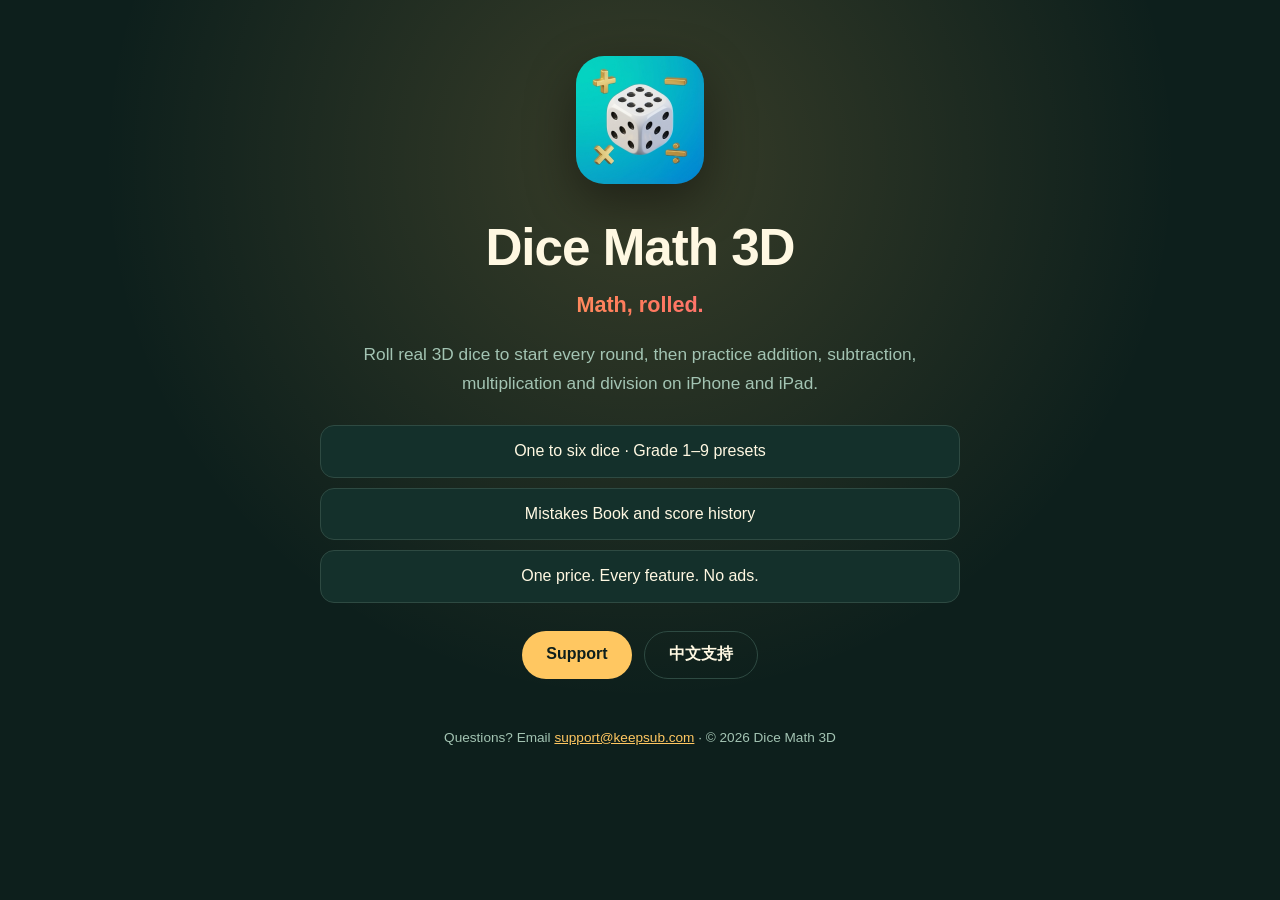
==== index.html @ 56b4dfbb "feat: Dice Math 3D landing and support pages Co-Authored-By: Claude Opus 5.5 <noreply@anthropic.com>" ====
<!DOCTYPE html>
<html lang="en">
<head>
<meta charset="UTF-8">
<meta name="viewport" content="width=device-width, initial-scale=1.0">
<title>Dice Math 3D</title>
<meta name="description" content="Dice Math 3D: roll real 3D dice and practice addition, subtraction, multiplication and division.">
<link rel="icon" href="app-icon.png">
<style>
:root { --bg:#0d1f1c; --text:#fff8e2; --muted:#a3c4b3; --accent:#ffc761; --card:#14302b; --border:#2e4a42; }
* { box-sizing: border-box; margin: 0; padding: 0; }
body { font-family: -apple-system, BlinkMacSystemFont, "SF Pro Text", "Segoe UI", Roboto, "PingFang SC", sans-serif;
  background: radial-gradient(circle at 50% 18%, rgba(255,199,97,.18), transparent 55%), var(--bg);
  color: var(--text); line-height: 1.65; padding: 56px 16px 64px; min-height: 100vh; }
.wrap { max-width: 640px; margin: 0 auto; text-align: center; }
img { width: 128px; height: 128px; border-radius: 28px; box-shadow: 0 18px 50px rgba(0,0,0,.45); }
h1 { font-size: clamp(2.2rem, 8vw, 3.2rem); letter-spacing: -0.02em; line-height: 1.1; margin: 28px 0 10px; }
.tag { font-size: 1.35rem; font-weight: 700; background: linear-gradient(90deg,#ffc761,#ff7a5c,#ff5ca8);
  -webkit-background-clip: text; background-clip: text; color: transparent; margin-bottom: 18px; }
p { color: var(--muted); font-size: 1.08rem; }
.points { margin: 28px 0; display: grid; gap: 10px; }
.points div { background: var(--card); border: 1px solid var(--border); border-radius: 14px; padding: 12px 16px; color: var(--text); }
.links { display: flex; gap: 12px; justify-content: center; flex-wrap: wrap; margin-top: 8px; }
.btn { display: inline-flex; align-items: center; min-height: 48px; padding: 0 24px; border-radius: 999px; font-weight: 650; text-decoration: none; }
.primary { background: var(--accent); color: var(--bg); }
.ghost { border: 1px solid var(--border); color: var(--text); }
footer { margin-top: 48px; color: var(--muted); font-size: .85rem; }
footer a { color: var(--accent); }
</style>
</head>
<body>
<div class="wrap">
  <img src="app-icon.png" alt="Dice Math 3D app icon">
  <h1>Dice Math 3D</h1>
  <div class="tag">Math, rolled.</div>
  <p>Roll real 3D dice to start every round, then practice addition, subtraction, multiplication and division on iPhone and iPad.</p>
  <div class="points">
    <div>One to six dice · Grade 1–9 presets</div>
    <div>Mistakes Book and score history</div>
    <div>One price. Every feature. No ads.</div>
  </div>
  <div class="links">
    <a class="btn primary" href="support.html">Support</a>
    <a class="btn ghost" href="support_zh.html">中文支持</a>
  </div>
  <footer>Questions? Email <a href="mailto:support@keepsub.com">support@keepsub.com</a> · © 2026 Dice Math 3D</footer>
</div>
</body>
</html>
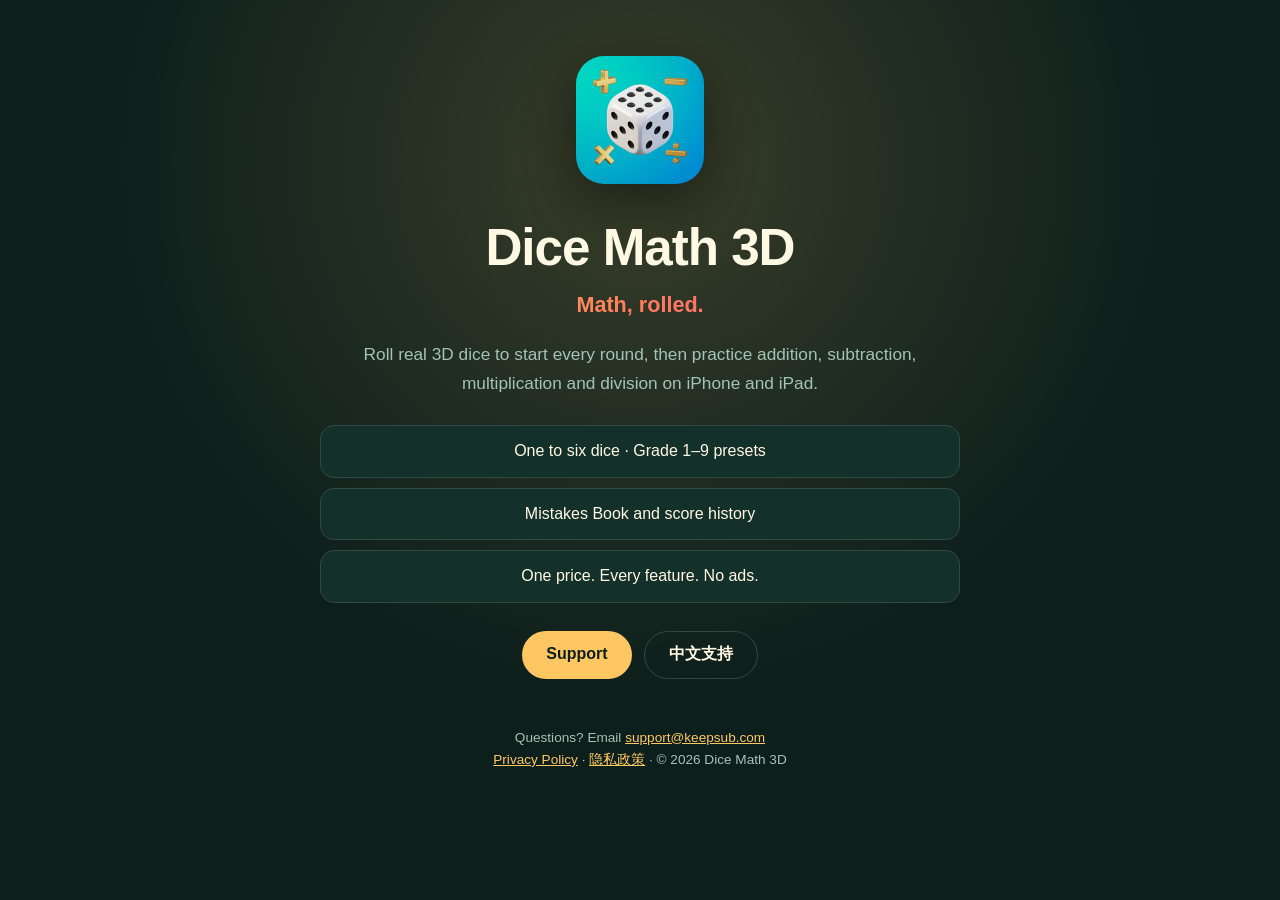
==== commit 8037a476: "feat: add privacy policy (EN/zh) and link it from all pages Co-Authored-By: Claude Opus 5.5 <noreply" ====
--- a/index.html
+++ b/index.html
@@ -43,7 +43,7 @@
     <a class="btn primary" href="support.html">Support</a>
     <a class="btn ghost" href="support_zh.html">中文支持</a>
   </div>
-  <footer>Questions? Email <a href="mailto:support@keepsub.com">support@keepsub.com</a> · © 2026 Dice Math 3D</footer>
+  <footer>Questions? Email <a href="mailto:support@keepsub.com">support@keepsub.com</a><br><a href="privacy.html">Privacy Policy</a> · <a href="privacy_zh.html">隐私政策</a> · © 2026 Dice Math 3D</footer>
 </div>
 </body>
 </html>
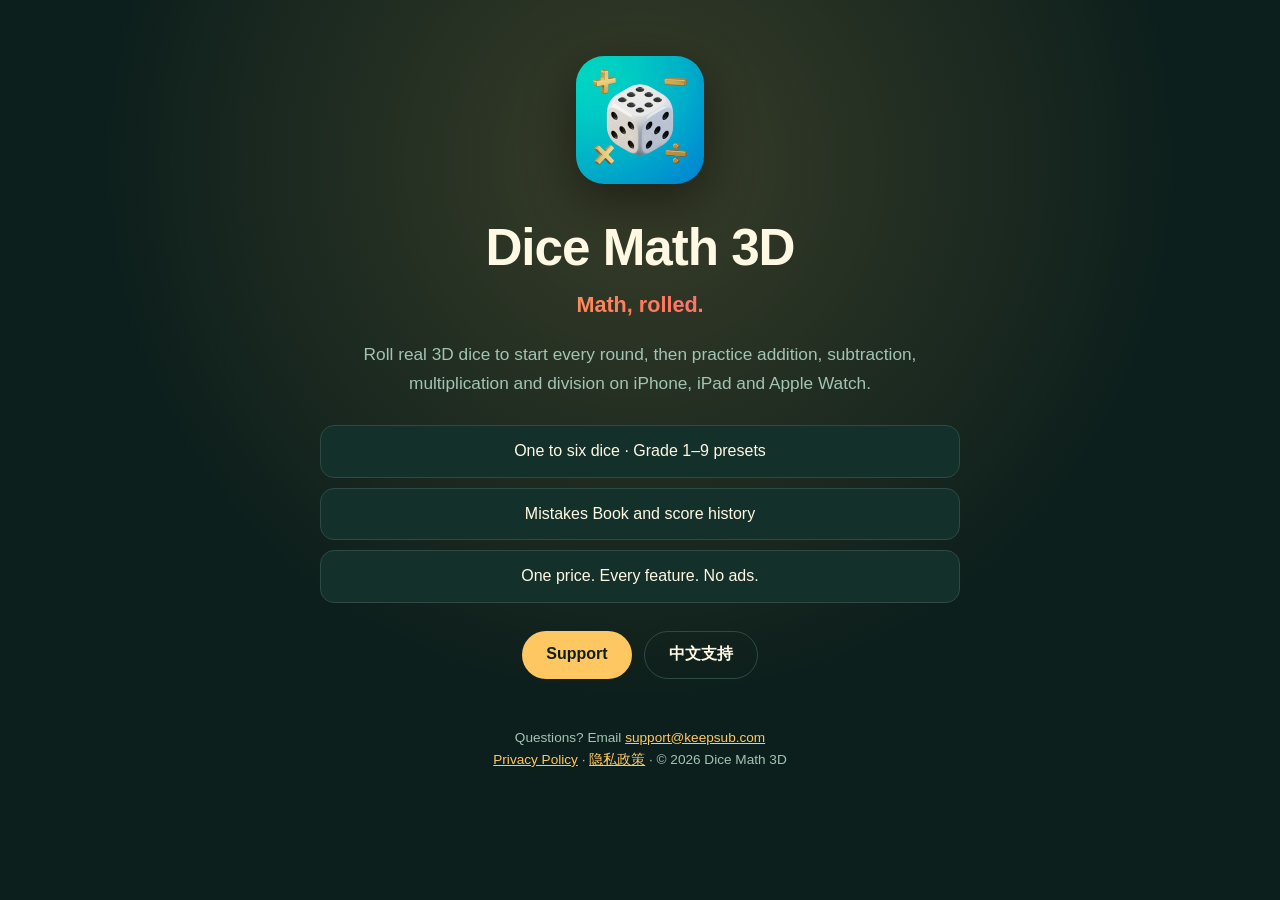
==== commit 2410d7f5: "docs: mention Apple Watch app on landing, support and privacy pages Co-Authored-By: Claude Opus 5.5 " ====
--- a/index.html
+++ b/index.html
@@ -33,7 +33,7 @@
   <img src="app-icon.png" alt="Dice Math 3D app icon">
   <h1>Dice Math 3D</h1>
   <div class="tag">Math, rolled.</div>
-  <p>Roll real 3D dice to start every round, then practice addition, subtraction, multiplication and division on iPhone and iPad.</p>
+  <p>Roll real 3D dice to start every round, then practice addition, subtraction, multiplication and division on iPhone, iPad and Apple Watch.</p>
   <div class="points">
     <div>One to six dice · Grade 1–9 presets</div>
     <div>Mistakes Book and score history</div>
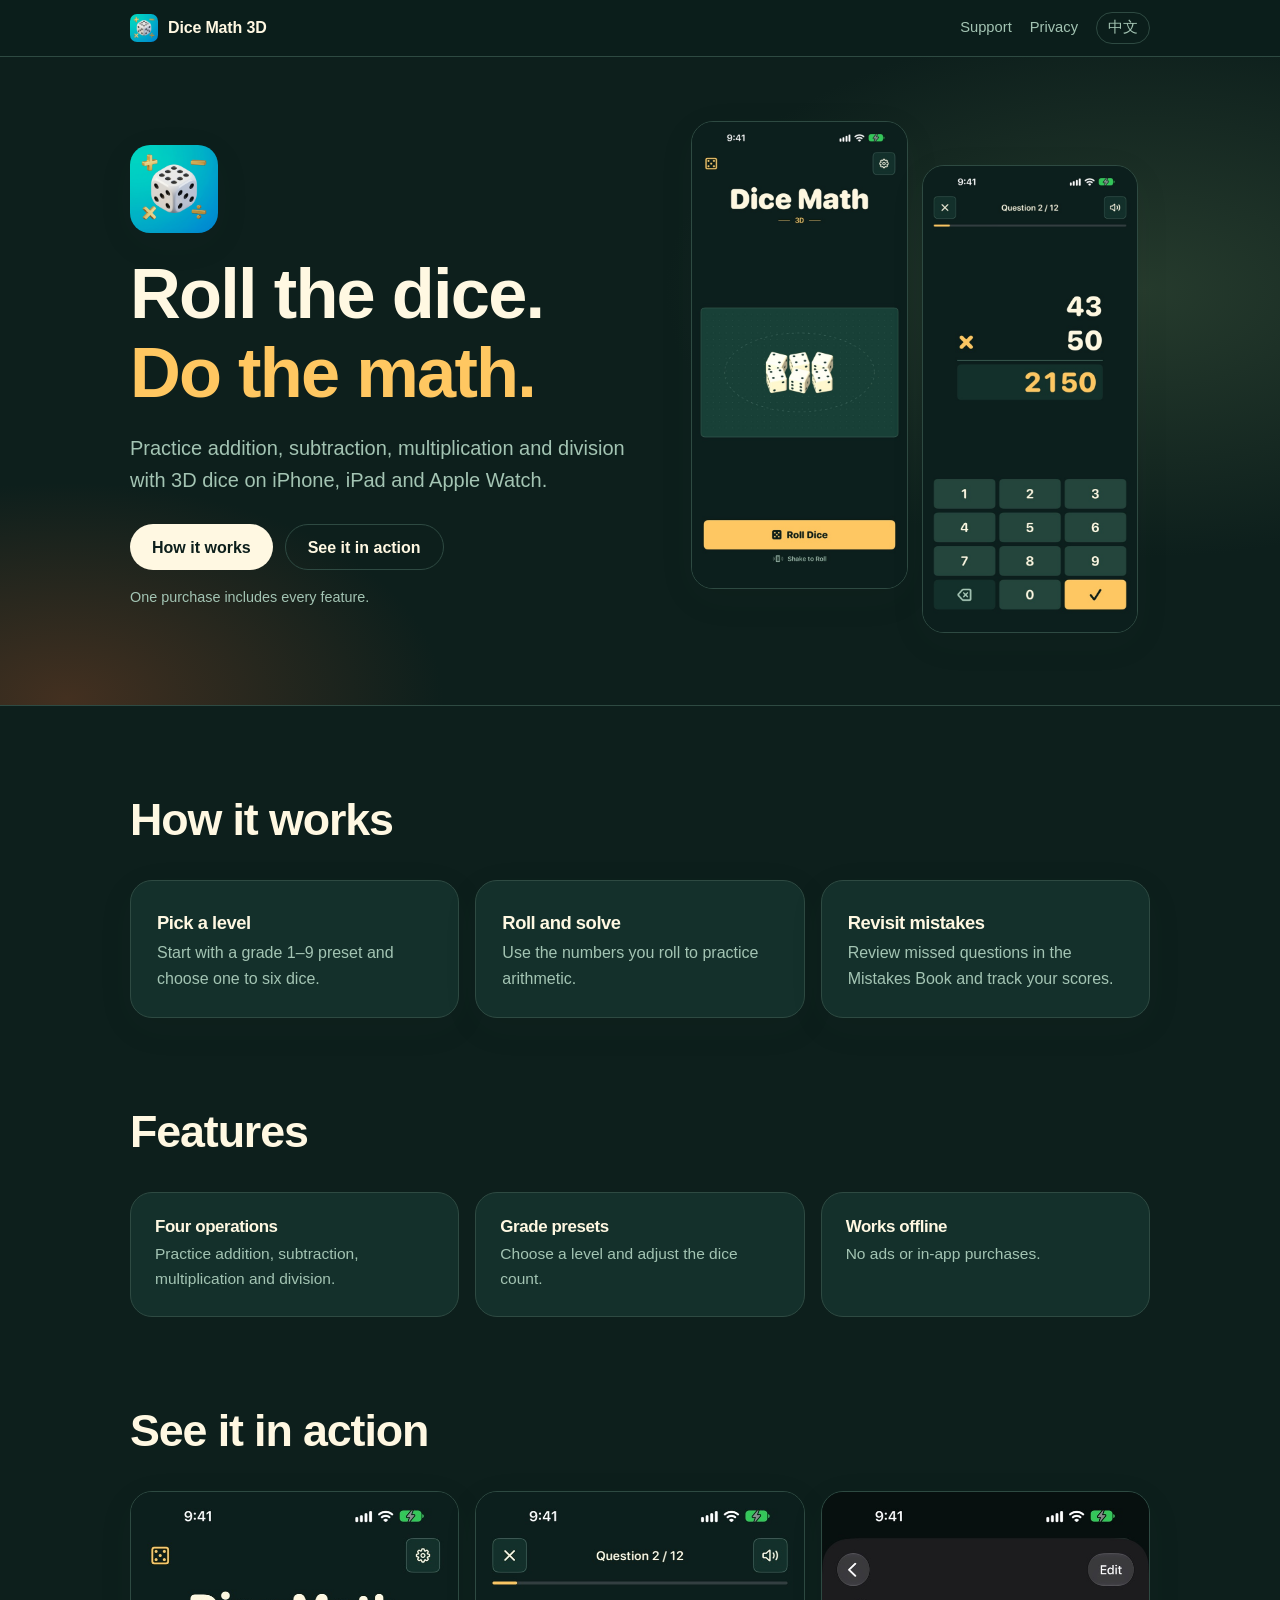
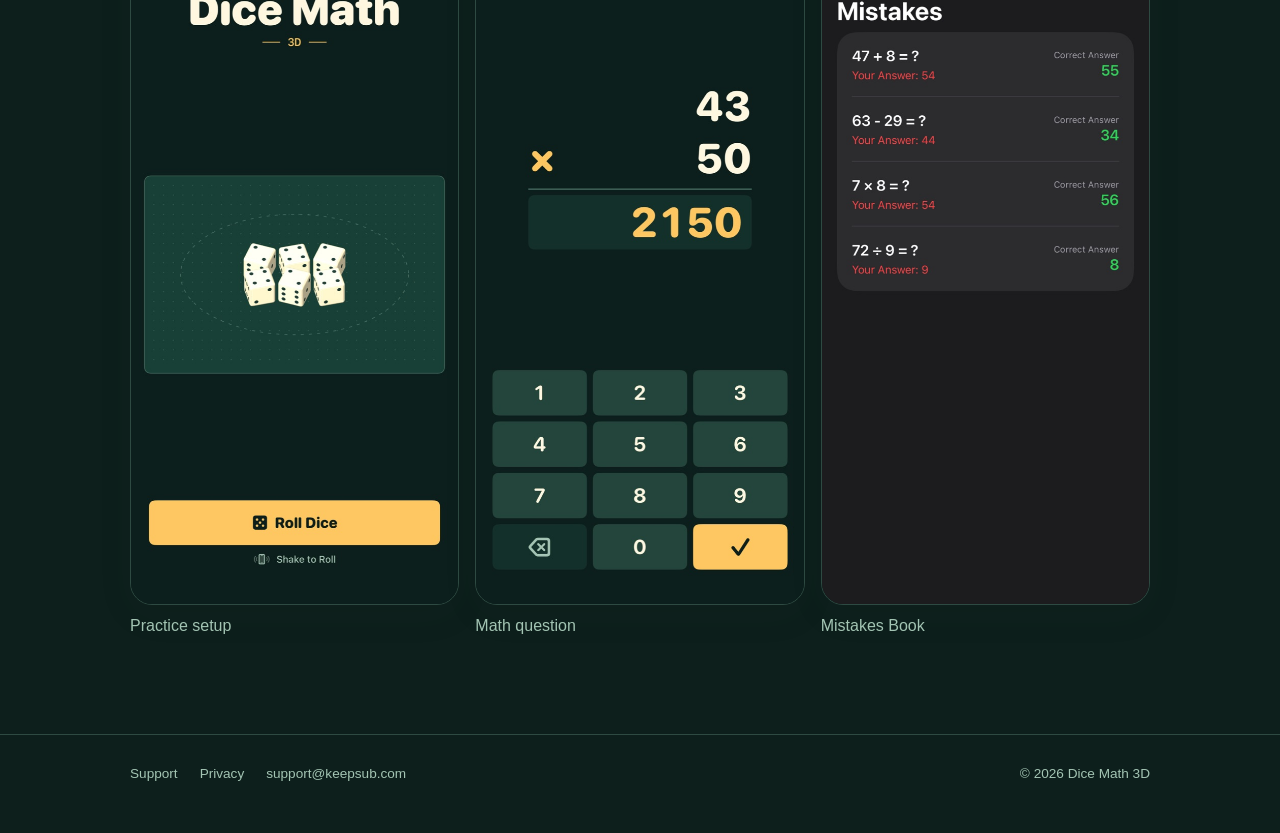
==== commit ca72c09c: "Rebuild product homepage using the headsup layout" ====
--- a/index.html
+++ b/index.html
@@ -1,49 +1,74 @@
-<!DOCTYPE html>
+<!doctype html>
 <html lang="en">
 <head>
-<meta charset="UTF-8">
-<meta name="viewport" content="width=device-width, initial-scale=1.0">
-<title>Dice Math 3D</title>
-<meta name="description" content="Dice Math 3D: roll real 3D dice and practice addition, subtraction, multiplication and division.">
-<link rel="icon" href="app-icon.png">
-<style>
-:root { --bg:#0d1f1c; --text:#fff8e2; --muted:#a3c4b3; --accent:#ffc761; --card:#14302b; --border:#2e4a42; }
-* { box-sizing: border-box; margin: 0; padding: 0; }
-body { font-family: -apple-system, BlinkMacSystemFont, "SF Pro Text", "Segoe UI", Roboto, "PingFang SC", sans-serif;
-  background: radial-gradient(circle at 50% 18%, rgba(255,199,97,.18), transparent 55%), var(--bg);
-  color: var(--text); line-height: 1.65; padding: 56px 16px 64px; min-height: 100vh; }
-.wrap { max-width: 640px; margin: 0 auto; text-align: center; }
-img { width: 128px; height: 128px; border-radius: 28px; box-shadow: 0 18px 50px rgba(0,0,0,.45); }
-h1 { font-size: clamp(2.2rem, 8vw, 3.2rem); letter-spacing: -0.02em; line-height: 1.1; margin: 28px 0 10px; }
-.tag { font-size: 1.35rem; font-weight: 700; background: linear-gradient(90deg,#ffc761,#ff7a5c,#ff5ca8);
-  -webkit-background-clip: text; background-clip: text; color: transparent; margin-bottom: 18px; }
-p { color: var(--muted); font-size: 1.08rem; }
-.points { margin: 28px 0; display: grid; gap: 10px; }
-.points div { background: var(--card); border: 1px solid var(--border); border-radius: 14px; padding: 12px 16px; color: var(--text); }
-.links { display: flex; gap: 12px; justify-content: center; flex-wrap: wrap; margin-top: 8px; }
-.btn { display: inline-flex; align-items: center; min-height: 48px; padding: 0 24px; border-radius: 999px; font-weight: 650; text-decoration: none; }
-.primary { background: var(--accent); color: var(--bg); }
-.ghost { border: 1px solid var(--border); color: var(--text); }
-footer { margin-top: 48px; color: var(--muted); font-size: .85rem; }
-footer a { color: var(--accent); }
-</style>
+  <meta charset="utf-8">
+  <meta name="viewport" content="width=device-width, initial-scale=1">
+  <title>Dice Math 3D · Roll the dice. Do the math.</title>
+  <meta name="description" content="Practice addition, subtraction, multiplication and division with 3D dice on iPhone, iPad and Apple Watch.">
+  <meta property="og:title" content="Dice Math 3D · Roll the dice. Do the math.">
+  <meta property="og:description" content="Practice addition, subtraction, multiplication and division with 3D dice on iPhone, iPad and Apple Watch.">
+  <meta property="og:image" content="https://zergcsda.github.io/dicemath-docs/app-icon.png">
+  <link rel="alternate" hreflang="en" href="https://zergcsda.github.io/dicemath-docs/index.html">
+  <link rel="alternate" hreflang="zh-Hans" href="https://zergcsda.github.io/dicemath-docs/index_zh.html">
+  <link rel="icon" href="app-icon.png">
+  <link rel="stylesheet" href="home.css">
 </head>
 <body>
+<nav class="top"><div class="wrap">
+  <a class="brand" href="index.html"><img src="app-icon.png" alt="">Dice Math 3D</a>
+  <div class="links">
+    <a href="support.html">Support</a>
+    <a href="privacy.html">Privacy</a>
+    <a class="lang" href="index_zh.html" lang="zh-Hans">中文</a>
+  </div>
+</div></nav>
+<main>
+<section class="hero"><div class="wrap">
+  <div>
+    <img class="icon" src="app-icon.png" alt="" width="88" height="88">
+    <h1>Roll the dice.<br><span class="accent">Do the math.</span></h1>
+    <p class="lead">Practice addition, subtraction, multiplication and division with 3D dice on iPhone, iPad and Apple Watch.</p>
+    <div class="actions"><a class="btn primary" href="#how">How it works</a><a class="btn ghost" href="#gallery">See it in action</a></div>
+    <p class="avail">One purchase includes every feature.</p>
+  </div>
+  <div class="shots">
+    <img src="media/screen-1.jpg" alt="Practice setup" decoding="async">
+    <img src="media/screen-2.jpg" alt="Math question" decoding="async">
+  </div>
+</div></section>
 <div class="wrap">
-  <img src="app-icon.png" alt="Dice Math 3D app icon">
-  <h1>Dice Math 3D</h1>
-  <div class="tag">Math, rolled.</div>
-  <p>Roll real 3D dice to start every round, then practice addition, subtraction, multiplication and division on iPhone, iPad and Apple Watch.</p>
-  <div class="points">
-    <div>One to six dice · Grade 1–9 presets</div>
-    <div>Mistakes Book and score history</div>
-    <div>One price. Every feature. No ads.</div>
+<section class="block" id="how">
+  <h2>How it works</h2>
+  <div class="steps">
+    <article class="step"><h3>Pick a level</h3><p>Start with a grade 1–9 preset and choose one to six dice.</p></article>
+    <article class="step"><h3>Roll and solve</h3><p>Use the numbers you roll to practice arithmetic.</p></article>
+    <article class="step"><h3>Revisit mistakes</h3><p>Review missed questions in the Mistakes Book and track your scores.</p></article>
   </div>
-  <div class="links">
-    <a class="btn primary" href="support.html">Support</a>
-    <a class="btn ghost" href="support_zh.html">中文支持</a>
+</section>
+<section class="block">
+  <h2>Features</h2>
+  <div class="grid">
+    <article class="feat"><h3>Four operations</h3><p>Practice addition, subtraction, multiplication and division.</p></article>
+    <article class="feat"><h3>Grade presets</h3><p>Choose a level and adjust the dice count.</p></article>
+    <article class="feat"><h3>Works offline</h3><p>No ads or in-app purchases.</p></article>
   </div>
-  <footer>Questions? Email <a href="mailto:support@keepsub.com">support@keepsub.com</a><br><a href="privacy.html">Privacy Policy</a> · <a href="privacy_zh.html">隐私政策</a> · © 2026 Dice Math 3D</footer>
+</section>
+<section class="block" id="gallery">
+  <h2>See it in action</h2>
+  <div class="gallery">
+    <figure><img src="media/screen-1.jpg" alt="" loading="lazy" decoding="async"><figcaption>Practice setup</figcaption></figure>
+    <figure><img src="media/screen-2.jpg" alt="" loading="lazy" decoding="async"><figcaption>Math question</figcaption></figure>
+    <figure><img src="media/screen-3.jpg" alt="" loading="lazy" decoding="async"><figcaption>Mistakes Book</figcaption></figure>
+  </div>
+</section>
+
 </div>
+</main>
+<footer><div class="wrap">
+  <a href="support.html">Support</a>
+  <a href="privacy.html">Privacy</a>
+  <a href="mailto:support@keepsub.com">support@keepsub.com</a>
+  <span class="sp">© 2026 Dice Math 3D</span>
+</div></footer>
 </body>
 </html>
--- a/home.css
+++ b/home.css
@@ -0,0 +1,79 @@
+:root{--bg:#f8f7f3;--bg2:#f1efe8;--card:#fffefb;--text:#273830;--muted:#76796d;--line:#e5e1d7;
+--accent:#bb6547;--sage:#e7ebdf;--sand:#efe5d6;--nav:rgba(248,247,243,.8);--shadow:0 10px 36px rgba(39,56,48,.07);color-scheme:light dark}
+@media (prefers-color-scheme:dark){:root{--bg:#18201c;--bg2:#1e2722;--card:#212b26;--text:#eeece4;--muted:#a3a698;
+--line:#323d37;--accent:#de8a6b;--sage:#26312b;--sand:#2c2a24;--nav:rgba(24,32,28,.78);--shadow:0 10px 36px rgba(0,0,0,.35)}}
+*{box-sizing:border-box;margin:0;padding:0}
+html{scroll-behavior:smooth;-webkit-text-size-adjust:100%}
+body{font-family:-apple-system,BlinkMacSystemFont,"SF Pro Text","SF Pro Display","PingFang SC","PingFang TC","Hiragino Sans GB","Segoe UI",Roboto,sans-serif;
+background:var(--bg);color:var(--text);line-height:1.6;-webkit-font-smoothing:antialiased}
+a{color:var(--accent)}
+img{max-width:100%}
+.wrap{max-width:1060px;margin:0 auto;padding:0 20px}
+.narrow{max-width:760px}
+nav.top{position:sticky;top:0;z-index:10;background:var(--nav);backdrop-filter:saturate(160%) blur(18px);
+-webkit-backdrop-filter:saturate(160%) blur(18px);border-bottom:1px solid var(--line)}
+nav.top .wrap{display:flex;align-items:center;gap:20px;height:56px}
+.brand{display:flex;align-items:center;gap:10px;font-weight:650;color:var(--text);text-decoration:none;letter-spacing:-.01em;white-space:nowrap}
+.brand img{width:28px;height:28px;border-radius:7px}
+.links{margin-left:auto;display:flex;gap:18px;align-items:center;font-size:.92rem}
+.links a{color:var(--muted);text-decoration:none}
+.links a:hover,.links a.on{color:var(--text)}
+.lang{border:1px solid var(--line);border-radius:999px;padding:3px 11px}
+@media (max-width:640px){.links .hide-s{display:none}.links{gap:12px}}
+h1,h2,h3{letter-spacing:-.025em;line-height:1.12}
+.accent{color:var(--accent)}
+.btn{display:inline-flex;align-items:center;gap:8px;min-height:46px;padding:0 22px;border-radius:999px;
+text-decoration:none;border:0;cursor:pointer;font:inherit;font-weight:600}
+.btn.primary{background:var(--text);color:var(--bg)}
+.btn.ghost{background:transparent;color:var(--text);border:1px solid var(--line)}
+.actions{display:flex;flex-wrap:wrap;gap:12px}
+footer{border-top:1px solid var(--line);margin-top:96px;padding:28px 0 48px;color:var(--muted);font-size:.85rem}
+footer .wrap{display:flex;flex-wrap:wrap;gap:10px 22px;align-items:center}
+footer a{color:var(--muted);text-decoration:none}footer a:hover{color:var(--text)}
+footer .sp{margin-left:auto}
+/* hero */
+.hero{position:relative;overflow:hidden;border-bottom:1px solid var(--line)}
+.hero:before{content:"";position:absolute;inset:-20%;pointer-events:none;background:
+radial-gradient(38% 42% at 78% 40%,var(--sage),transparent 70%),
+radial-gradient(30% 34% at 18% 85%,var(--sand),transparent 70%)}
+.hero .wrap{position:relative;display:grid;grid-template-columns:1.1fr 1fr;gap:32px;align-items:center;padding-top:64px;padding-bottom:72px}
+.hero .icon{width:88px;height:88px;border-radius:20px;box-shadow:var(--shadow);margin-bottom:22px;display:block}
+.hero .kicker{color:var(--accent);font-weight:600;font-size:.82rem;letter-spacing:.14em;text-transform:uppercase;margin-bottom:12px}
+.hero h1{font-size:clamp(2.5rem,6.2vw,4.4rem);font-weight:800}
+.hero p.lead{font-size:clamp(1.05rem,2vw,1.25rem);color:var(--muted);margin:20px 0 28px;max-width:30em}
+.hero .avail{color:var(--muted);font-size:.9rem;margin-top:16px}
+.shots{display:flex;justify-content:center;gap:14px}
+.shots img{width:46%;max-width:240px;height:auto;border-radius:22px;border:1px solid var(--line);box-shadow:var(--shadow);background:var(--card)}
+.shots img:nth-child(2){margin-top:44px}
+@media (max-width:820px){.hero .wrap{grid-template-columns:1fr;padding-top:40px}}
+/* sections */
+section.block{padding:88px 0 0}
+.eyebrow{color:var(--accent);font-weight:600;font-size:.95rem;margin-bottom:10px}
+section.block h2{font-size:clamp(1.9rem,4.4vw,2.8rem);font-weight:750;max-width:18em}
+section.block p.sub{color:var(--muted);font-size:1.1rem;margin-top:14px;max-width:38em}
+.steps{display:grid;grid-template-columns:repeat(3,1fr);gap:16px;margin-top:36px}
+.step{background:var(--card);border:1px solid var(--line);border-radius:22px;padding:26px;box-shadow:var(--shadow)}
+.step b{display:block;font-size:2.2rem;font-weight:800;letter-spacing:-.04em;color:var(--accent)}
+.step h3{font-size:1.15rem;margin:6px 0}.step p{color:var(--muted)}
+.grid{display:grid;grid-template-columns:repeat(3,1fr);gap:16px;margin-top:36px}
+.feat{background:var(--card);border:1px solid var(--line);border-radius:22px;padding:24px}
+.feat .ic{color:var(--accent);margin-bottom:12px;width:28px;height:28px}
+.feat h3{font-size:1.06rem;margin-bottom:6px}.feat p{color:var(--muted);font-size:.97rem}
+.decks{display:flex;flex-wrap:wrap;gap:10px;margin-top:28px;list-style:none}
+.decks li{background:var(--sage);color:var(--text);border-radius:999px;padding:7px 16px;font-weight:550;font-size:.95rem}
+.gallery{display:grid;grid-template-columns:repeat(3,1fr);gap:16px;margin-top:36px}
+.gallery img{width:100%;height:auto;border-radius:22px;border:1px solid var(--line);box-shadow:var(--shadow)}
+@media (max-width:820px){.steps,.grid{grid-template-columns:1fr}.gallery{grid-template-columns:1fr 1fr}}
+.cta{margin-top:40px;border-radius:28px;padding:40px;background:var(--sage);border:1px solid var(--line)}
+.cta h3{font-size:clamp(1.5rem,3.2vw,2.1rem)}.cta p{color:var(--muted);margin:8px 0 22px}
+@media (max-width:640px){.cta{padding:28px}}
+
+:root { --bg:#0d1f1c;--card:#14302b;--text:#fff8e2;--muted:#a3c4b3;--line:#2e4a42;--accent:#ffc761;--sage:#263b2d;--sand:#433020;--nav:rgba(13,31,28,.92); color-scheme: dark; }
+.shots { align-items: flex-start; }
+.shots img { aspect-ratio: auto; }
+.gallery { align-items: start; }
+.gallery img { display: block; }
+.gallery figure { min-width: 0; margin: 0; }
+.gallery figcaption { color: var(--muted); margin-top: 8px; }
+.media video { width: 100%; border-radius: 20px; border: 1px solid var(--line); display: block; }
+@media (max-width: 480px) { section.block { padding-top: 58px; } nav.top .wrap { gap: 8px; padding-inline: 12px; } .links { gap: 8px; } .lang { padding-inline: 7px; } }
